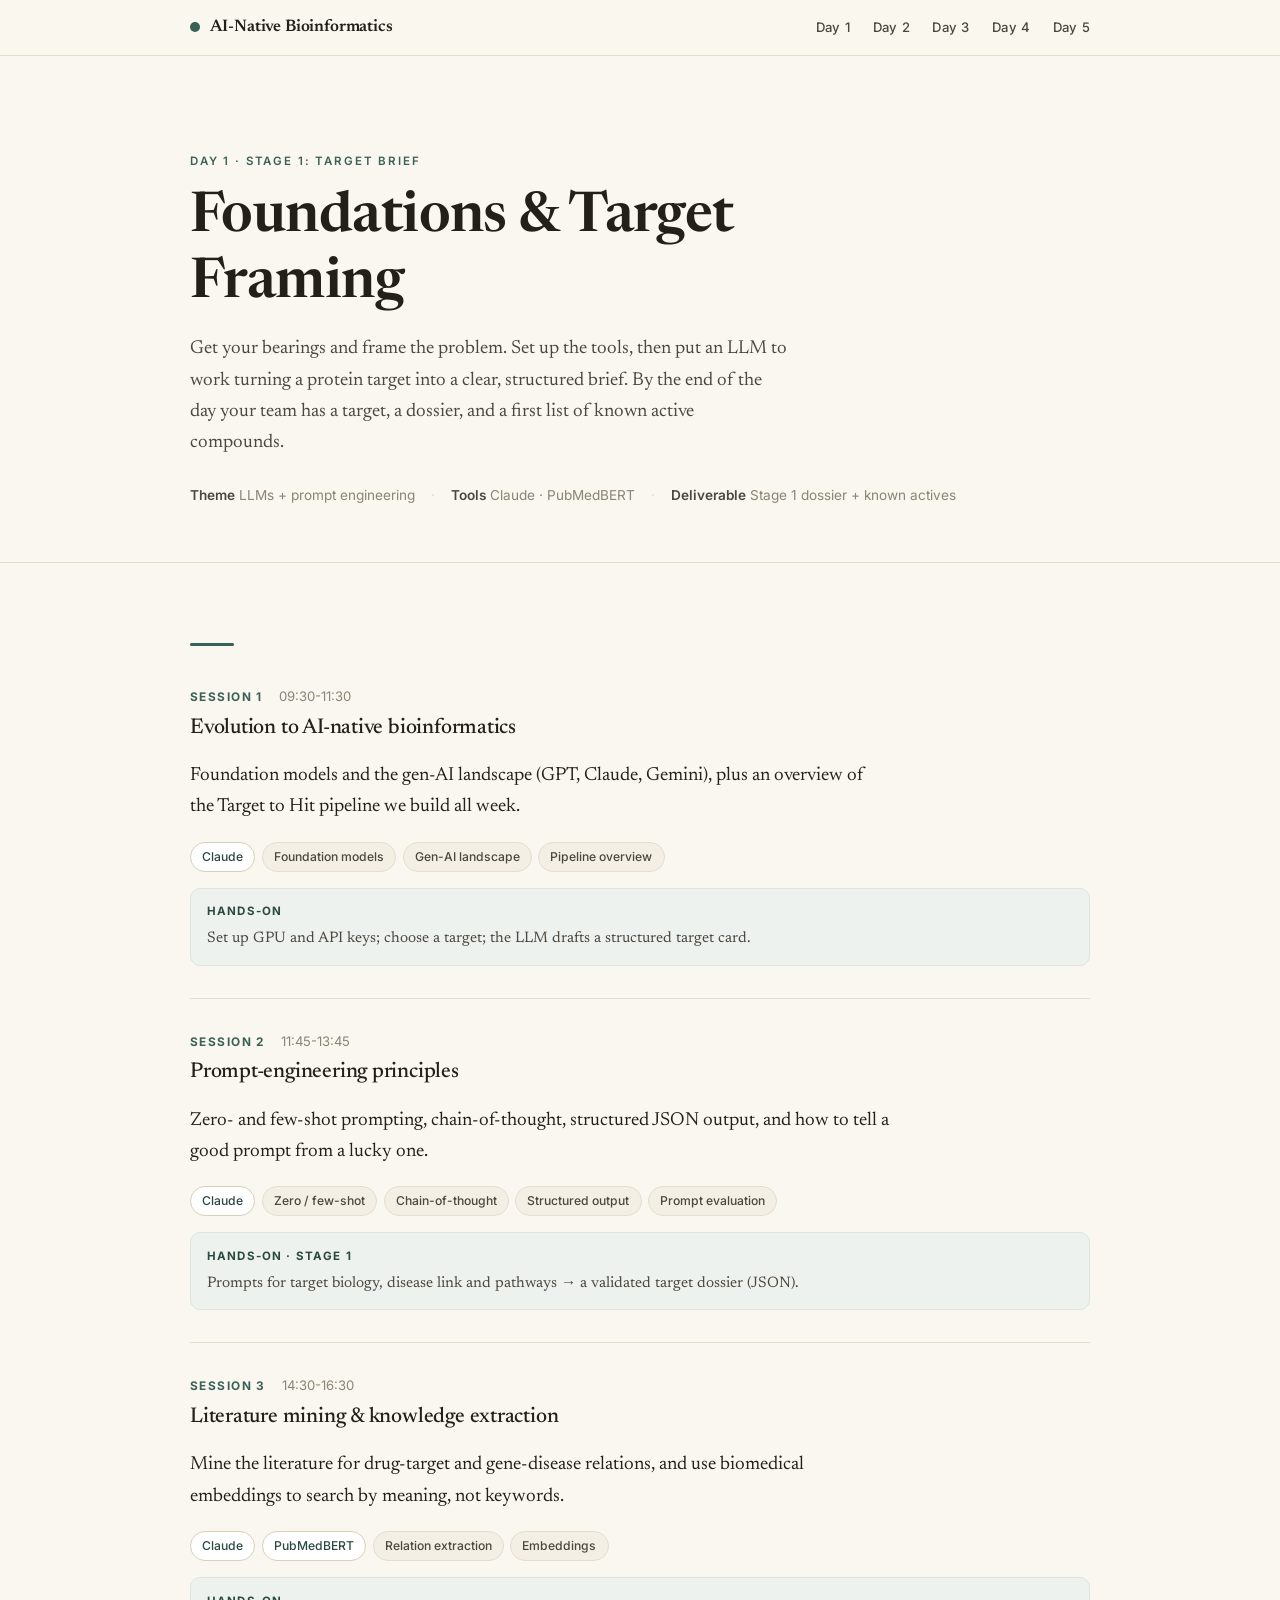
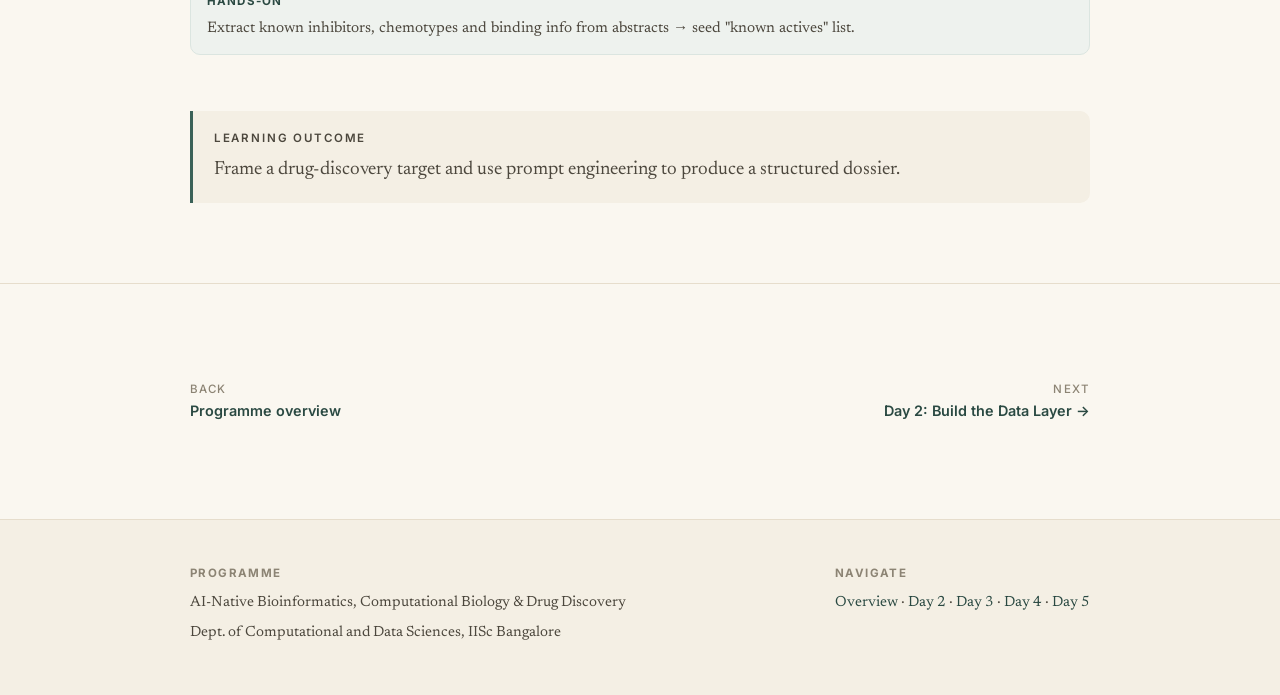
==== day1.html @ 9bec76cf "website" ====
<!DOCTYPE html>
<html lang="en">
<head>
  <meta charset="UTF-8" />
  <meta name="viewport" content="width=device-width, initial-scale=1.0" />
  <title>Day 1: Foundations &amp; Target Framing · AI-Native Bioinformatics</title>
  <meta name="description" content="Day 1: LLMs and prompt engineering. Set up the stack, frame a drug-discovery target, and produce a structured dossier with a seed list of known actives." />
  <link rel="preconnect" href="https://fonts.googleapis.com" />
  <link rel="preconnect" href="https://fonts.gstatic.com" crossorigin />
  <link href="https://fonts.googleapis.com/css2?family=Newsreader:ital,opsz,wght@0,6..72,400;0,6..72,500;0,6..72,600;1,6..72,400&family=Inter:wght@400;500;600;700&display=swap" rel="stylesheet" />
  <link rel="stylesheet" href="styles.css" />
</head>
<body>

  <header class="nav">
    <div class="nav-inner">
      <a class="brand" href="index.html"><span class="dot"></span> AI-Native Bioinformatics</a>
      <nav class="nav-links">
        <a href="day1.html">Day 1</a>
        <a href="day2.html">Day 2</a>
        <a href="day3.html">Day 3</a>
        <a href="day4.html">Day 4</a>
        <a href="day5.html">Day 5</a>
      </nav>
    </div>
  </header>

  <section class="hero">
    <div class="wrap">
      <p class="eyebrow">Day 1 · Stage 1: Target brief</p>
      <h1>Foundations &amp; Target Framing</h1>
      <p class="lead prose">Get your bearings and frame the problem. Set up the tools, then put an
        LLM to work turning a protein target into a clear, structured brief. By the end of the day
        your team has a target, a dossier, and a first list of known active compounds.</p>
      <div class="meta-line">
        <span><strong>Theme</strong> LLMs + prompt engineering</span>
        <span class="sep">·</span>
        <span><strong>Tools</strong> Claude · PubMedBERT</span>
        <span class="sep">·</span>
        <span><strong>Deliverable</strong> Stage 1 dossier + known actives</span>
      </div>
    </div>
  </section>

  <section class="section">
    <div class="wrap">
      <div class="kicker-rule"></div>

      <article class="session">
        <div class="session-head">
          <span class="session-tag">Session 1</span>
          <span class="session-time">09:30-11:30</span>
        </div>
        <h3>Evolution to AI-native bioinformatics</h3>
        <p class="prose">Foundation models and the gen-AI landscape (GPT, Claude, Gemini), plus an
          overview of the Target to Hit pipeline we build all week.</p>
        <div class="tags">
          <span class="tag tool">Claude</span>
          <span class="tag">Foundation models</span>
          <span class="tag">Gen-AI landscape</span>
          <span class="tag">Pipeline overview</span>
        </div>
        <div class="handson">
          <strong>Hands-on</strong>
          Set up GPU and API keys; choose a target; the LLM drafts a structured target card.
        </div>
      </article>

      <article class="session">
        <div class="session-head">
          <span class="session-tag">Session 2</span>
          <span class="session-time">11:45-13:45</span>
        </div>
        <h3>Prompt-engineering principles</h3>
        <p class="prose">Zero- and few-shot prompting, chain-of-thought, structured JSON output,
          and how to tell a good prompt from a lucky one.</p>
        <div class="tags">
          <span class="tag tool">Claude</span>
          <span class="tag">Zero / few-shot</span>
          <span class="tag">Chain-of-thought</span>
          <span class="tag">Structured output</span>
          <span class="tag">Prompt evaluation</span>
        </div>
        <div class="handson">
          <strong>Hands-on · Stage 1</strong>
          Prompts for target biology, disease link and pathways → a validated target dossier (JSON).
        </div>
      </article>

      <article class="session">
        <div class="session-head">
          <span class="session-tag">Session 3</span>
          <span class="session-time">14:30-16:30</span>
        </div>
        <h3>Literature mining &amp; knowledge extraction</h3>
        <p class="prose">Mine the literature for drug-target and gene-disease relations, and use
          biomedical embeddings to search by meaning, not keywords.</p>
        <div class="tags">
          <span class="tag tool">Claude</span>
          <span class="tag tool">PubMedBERT</span>
          <span class="tag">Relation extraction</span>
          <span class="tag">Embeddings</span>
        </div>
        <div class="handson">
          <strong>Hands-on</strong>
          Extract known inhibitors, chemotypes and binding info from abstracts → seed "known actives" list.
        </div>
      </article>

      <div class="callout" id="outcomes">
        <p class="eyebrow">Learning outcome</p>
        <p>Frame a drug-discovery target and use prompt engineering to produce a structured dossier.</p>
      </div>
    </div>
  </section>

  <section class="section">
    <div class="wrap">
      <nav class="pager">
        <a href="index.html"><span class="small">Back</span>Programme overview</a>
        <a class="next" href="day2.html"><span class="small">Next</span>Day 2: Build the Data Layer →</a>
      </nav>
    </div>
  </section>

  <footer class="footer">
    <div class="wrap">
      <div>
        <p class="label">Programme</p>
        <p>AI-Native Bioinformatics, Computational Biology &amp; Drug Discovery</p>
        <p class="muted">Dept. of Computational and Data Sciences, IISc Bangalore</p>
      </div>
      <div>
        <p class="label">Navigate</p>
        <p><a href="index.html">Overview</a> · <a href="day2.html">Day 2</a> · <a href="day3.html">Day 3</a> · <a href="day4.html">Day 4</a> · <a href="day5.html">Day 5</a></p>
      </div>
    </div>
  </footer>

</body>
</html>
---- styles.css ----
/* ============================================================
   FDP — AI-Native Bioinformatics · course site
   Minimal academic serif theme. Shared across all pages.
   ============================================================ */

:root {
  --paper:    #faf7f0;   /* warm off-white page */
  --paper-2:  #f4efe4;   /* card / panel */
  --ink:      #232019;   /* primary text */
  --ink-soft: #4c473d;   /* secondary text */
  --muted:    #8c8474;   /* labels, meta */
  --rule:     #e6ddcc;   /* hairlines */
  --accent:   #3a6157;   /* muted teal-green */
  --accent-d: #2a4942;   /* darker accent */
  --accent-w: #eef2ee;   /* accent wash */

  --serif: "Newsreader", Georgia, "Times New Roman", serif;
  --sans:  "Inter", -apple-system, BlinkMacSystemFont, "Segoe UI", Roboto, sans-serif;

  --measure: 70ch;
  --wide: 980px;
  --pad: clamp(1.25rem, 5vw, 2.5rem);
}

* { box-sizing: border-box; }

html { scroll-behavior: smooth; }

body {
  margin: 0;
  background: var(--paper);
  color: var(--ink);
  font-family: var(--serif);
  font-size: 19px;
  line-height: 1.65;
  font-weight: 400;
  -webkit-font-smoothing: antialiased;
  text-rendering: optimizeLegibility;
}

/* ---------- layout ---------- */
.wrap { max-width: var(--wide); margin: 0 auto; padding: 0 var(--pad); }
.section { padding: clamp(2.75rem, 7vw, 5rem) 0; border-top: 1px solid var(--rule); }
.section:first-of-type { border-top: none; }
.prose { max-width: var(--measure); }
.prose p { margin: 0 0 1.1rem; color: var(--ink-soft); }

/* ---------- type ---------- */
h1, h2, h3, h4 { font-weight: 500; line-height: 1.18; color: var(--ink); margin: 0 0 .5rem; letter-spacing: -0.01em; }
h1 { font-size: clamp(2.3rem, 5.5vw, 3.5rem); font-weight: 600; }
h2 { font-size: clamp(1.6rem, 3.5vw, 2.15rem); }
h3 { font-size: 1.28rem; }
a { color: var(--accent-d); text-decoration: none; text-underline-offset: 3px; text-decoration-thickness: 1px; }
a:hover { text-decoration: underline; }

.eyebrow {
  font-family: var(--sans);
  font-size: .72rem;
  font-weight: 600;
  letter-spacing: .16em;
  text-transform: uppercase;
  color: var(--accent);
  margin: 0 0 .9rem;
}
.lead { font-size: 1.18rem; color: var(--ink-soft); }
.muted { color: var(--muted); }

/* ---------- top nav ---------- */
.nav {
  position: sticky; top: 0; z-index: 50;
  background: color-mix(in srgb, var(--paper) 88%, transparent);
  backdrop-filter: saturate(180%) blur(8px);
  border-bottom: 1px solid var(--rule);
}
.nav-inner { max-width: var(--wide); margin: 0 auto; padding: .85rem var(--pad);
  display: flex; align-items: center; justify-content: space-between; gap: 1rem; }
.brand { font-family: var(--serif); font-weight: 600; font-size: 1.05rem; letter-spacing: -0.01em; color: var(--ink); display: flex; align-items: center; gap: .6rem; }
.brand:hover { text-decoration: none; }
.brand .dot { width: 10px; height: 10px; border-radius: 50%; background: var(--accent); display: inline-block; }
.nav-links { display: flex; gap: 1.4rem; font-family: var(--sans); font-size: .82rem; font-weight: 500; letter-spacing: .02em; }
.nav-links a { color: var(--ink-soft); }
.nav-links a:hover { color: var(--accent-d); text-decoration: none; }
@media (max-width: 640px) { .nav-links { display: none; } }

/* ---------- hero ---------- */
.hero { padding: clamp(3rem, 9vw, 6rem) 0 clamp(2rem, 5vw, 3.5rem); }
.hero h1 { max-width: 18ch; }
.hero .lead { max-width: 60ch; margin-top: 1rem; }
.meta-line { font-family: var(--sans); font-size: .85rem; color: var(--muted); margin-top: 1.6rem;
  display: flex; flex-wrap: wrap; gap: .55rem 1rem; align-items: center; }
.meta-line .sep { color: var(--rule); }
.meta-line strong { color: var(--ink-soft); font-weight: 600; }

.btn-row { display: flex; flex-wrap: wrap; gap: .7rem; margin-top: 2rem; }
.btn {
  font-family: var(--sans); font-size: .85rem; font-weight: 600; letter-spacing: .01em;
  padding: .62rem 1.1rem; border-radius: 999px; border: 1px solid var(--accent);
  color: #fff; background: var(--accent); transition: background .15s, transform .15s;
}
.btn:hover { background: var(--accent-d); text-decoration: none; transform: translateY(-1px); }
.btn.ghost { background: transparent; color: var(--accent-d); }
.btn.ghost:hover { background: var(--accent-w); }

/* ---------- pipeline ---------- */
.pipeline { list-style: none; margin: 2rem 0 0; padding: 0; counter-reset: stage; }
.stage {
  position: relative; padding: 1.25rem 0 1.25rem 3.4rem; border-top: 1px solid var(--rule);
}
.stage:last-child { border-bottom: 1px solid var(--rule); }
.stage::before {
  counter-increment: stage; content: counter(stage);
  position: absolute; left: 0; top: 1.15rem;
  width: 2.2rem; height: 2.2rem; border-radius: 50%;
  display: grid; place-items: center;
  font-family: var(--sans); font-weight: 600; font-size: .9rem;
  color: var(--accent-d); background: var(--accent-w); border: 1px solid var(--rule);
}
.stage h3 { margin: 0 0 .15rem; font-size: 1.16rem; }
.stage .stage-day { font-family: var(--sans); font-size: .72rem; font-weight: 600; letter-spacing: .12em;
  text-transform: uppercase; color: var(--accent); }
.stage p { margin: .25rem 0 0; color: var(--ink-soft); }
.stage .tools { font-family: var(--sans); font-size: .8rem; color: var(--muted); margin-top: .4rem; }

/* ---------- grid of day cards ---------- */
.cards { display: grid; grid-template-columns: repeat(auto-fill, minmax(270px, 1fr)); gap: 1.1rem; margin-top: 2rem; }
.card {
  display: block; background: var(--paper-2); border: 1px solid var(--rule); border-radius: 12px;
  padding: 1.4rem 1.45rem; transition: transform .16s, box-shadow .16s, border-color .16s; color: inherit;
}
.card:hover { text-decoration: none; transform: translateY(-3px); box-shadow: 0 10px 30px -18px rgba(40,73,66,.5); border-color: #d8cfba; }
.card .card-day { font-family: var(--sans); font-size: .72rem; font-weight: 700; letter-spacing: .14em;
  text-transform: uppercase; color: var(--accent); }
.card h3 { margin: .45rem 0 .5rem; font-size: 1.24rem; }
.card p { margin: 0; font-size: .95rem; color: var(--ink-soft); line-height: 1.5; }
.card .card-go { font-family: var(--sans); font-size: .82rem; font-weight: 600; color: var(--accent-d); margin-top: .85rem; display: inline-block; }

/* ---------- tables ---------- */
.tbl { width: 100%; border-collapse: collapse; margin-top: 1.6rem; font-size: .95rem; }
.tbl th, .tbl td { text-align: left; padding: .7rem .9rem; border-bottom: 1px solid var(--rule); vertical-align: top; }
.tbl thead th { font-family: var(--sans); font-size: .74rem; font-weight: 700; letter-spacing: .08em;
  text-transform: uppercase; color: var(--muted); }
.tbl tbody tr:hover { background: var(--paper-2); }
.tbl td.time { font-family: var(--sans); font-size: .86rem; color: var(--ink-soft); white-space: nowrap; }

/* ---------- session blocks (day pages) ---------- */
.session { border-top: 1px solid var(--rule); padding: 2rem 0; }
.session:first-of-type { border-top: none; padding-top: 1rem; }
.session-head { display: flex; flex-wrap: wrap; align-items: baseline; gap: .4rem 1rem; }
.session-tag { font-family: var(--sans); font-weight: 700; font-size: .74rem; letter-spacing: .12em;
  text-transform: uppercase; color: var(--accent); }
.session-time { font-family: var(--sans); font-size: .82rem; color: var(--muted); }
.session h3 { margin: .5rem 0 .65rem; font-size: 1.34rem; }
.session .handson {
  background: var(--accent-w); border: 1px solid #dbe5e0; border-radius: 10px;
  padding: .85rem 1rem; margin-top: 1rem; font-size: .95rem; color: var(--ink-soft);
}
.session .handson strong { font-family: var(--sans); font-size: .72rem; font-weight: 700; letter-spacing: .1em;
  text-transform: uppercase; color: var(--accent-d); display: block; margin-bottom: .3rem; }

.tags { display: flex; flex-wrap: wrap; gap: .4rem; margin-top: .8rem; }
.tag { font-family: var(--sans); font-size: .76rem; font-weight: 500; color: var(--ink-soft);
  background: var(--paper-2); border: 1px solid var(--rule); border-radius: 999px; padding: .25rem .7rem; }
.tag.tool { color: var(--accent-d); background: #fff; border-color: #d8cfba; }

/* ---------- callout / outcome ---------- */
.callout {
  border-left: 3px solid var(--accent); background: var(--paper-2);
  padding: 1.1rem 1.3rem; border-radius: 0 10px 10px 0; margin-top: 1.5rem;
}
.callout .eyebrow { margin-bottom: .4rem; }
.callout p { margin: 0; color: var(--ink-soft); }

/* ---------- definition lists / setup ---------- */
.deflist { margin-top: 1.5rem; }
.deflist .row { display: grid; grid-template-columns: 200px 1fr; gap: 1rem; padding: .75rem 0; border-top: 1px solid var(--rule); }
.deflist .row:last-child { border-bottom: 1px solid var(--rule); }
.deflist dt { font-family: var(--sans); font-size: .82rem; font-weight: 600; color: var(--ink); letter-spacing: .01em; padding-top: .1rem; }
.deflist dd { margin: 0; color: var(--ink-soft); font-size: .97rem; }
@media (max-width: 600px) { .deflist .row { grid-template-columns: 1fr; gap: .2rem; } }

/* ---------- prev / next ---------- */
.pager { display: flex; justify-content: space-between; gap: 1rem; margin-top: 1rem; }
.pager a { font-family: var(--sans); font-size: .9rem; font-weight: 600; color: var(--accent-d); }
.pager .small { display: block; font-weight: 500; font-size: .72rem; letter-spacing: .1em; text-transform: uppercase; color: var(--muted); }
.pager .next { text-align: right; margin-left: auto; }

/* ---------- footer ---------- */
.footer { border-top: 1px solid var(--rule); background: var(--paper-2); padding: 2.75rem 0; margin-top: 1rem; }
.footer .wrap { display: flex; flex-wrap: wrap; gap: 1.5rem 3rem; justify-content: space-between; }
.footer p { margin: 0 0 .35rem; font-size: .92rem; color: var(--ink-soft); }
.footer .label { font-family: var(--sans); font-size: .72rem; font-weight: 700; letter-spacing: .12em;
  text-transform: uppercase; color: var(--muted); margin-bottom: .5rem; }
.footer a { color: var(--accent-d); }

/* ---------- misc ---------- */
.kicker-rule { width: 44px; height: 3px; background: var(--accent); border-radius: 2px; margin: 0 0 1.5rem; }
hr.soft { border: none; border-top: 1px solid var(--rule); margin: 2.5rem 0; }
.note { font-size: .88rem; color: var(--muted); font-style: italic; }

@media print {
  .nav, .btn-row, .pager { display: none; }
  body { font-size: 12pt; }
  a { color: inherit; text-decoration: none; }
}
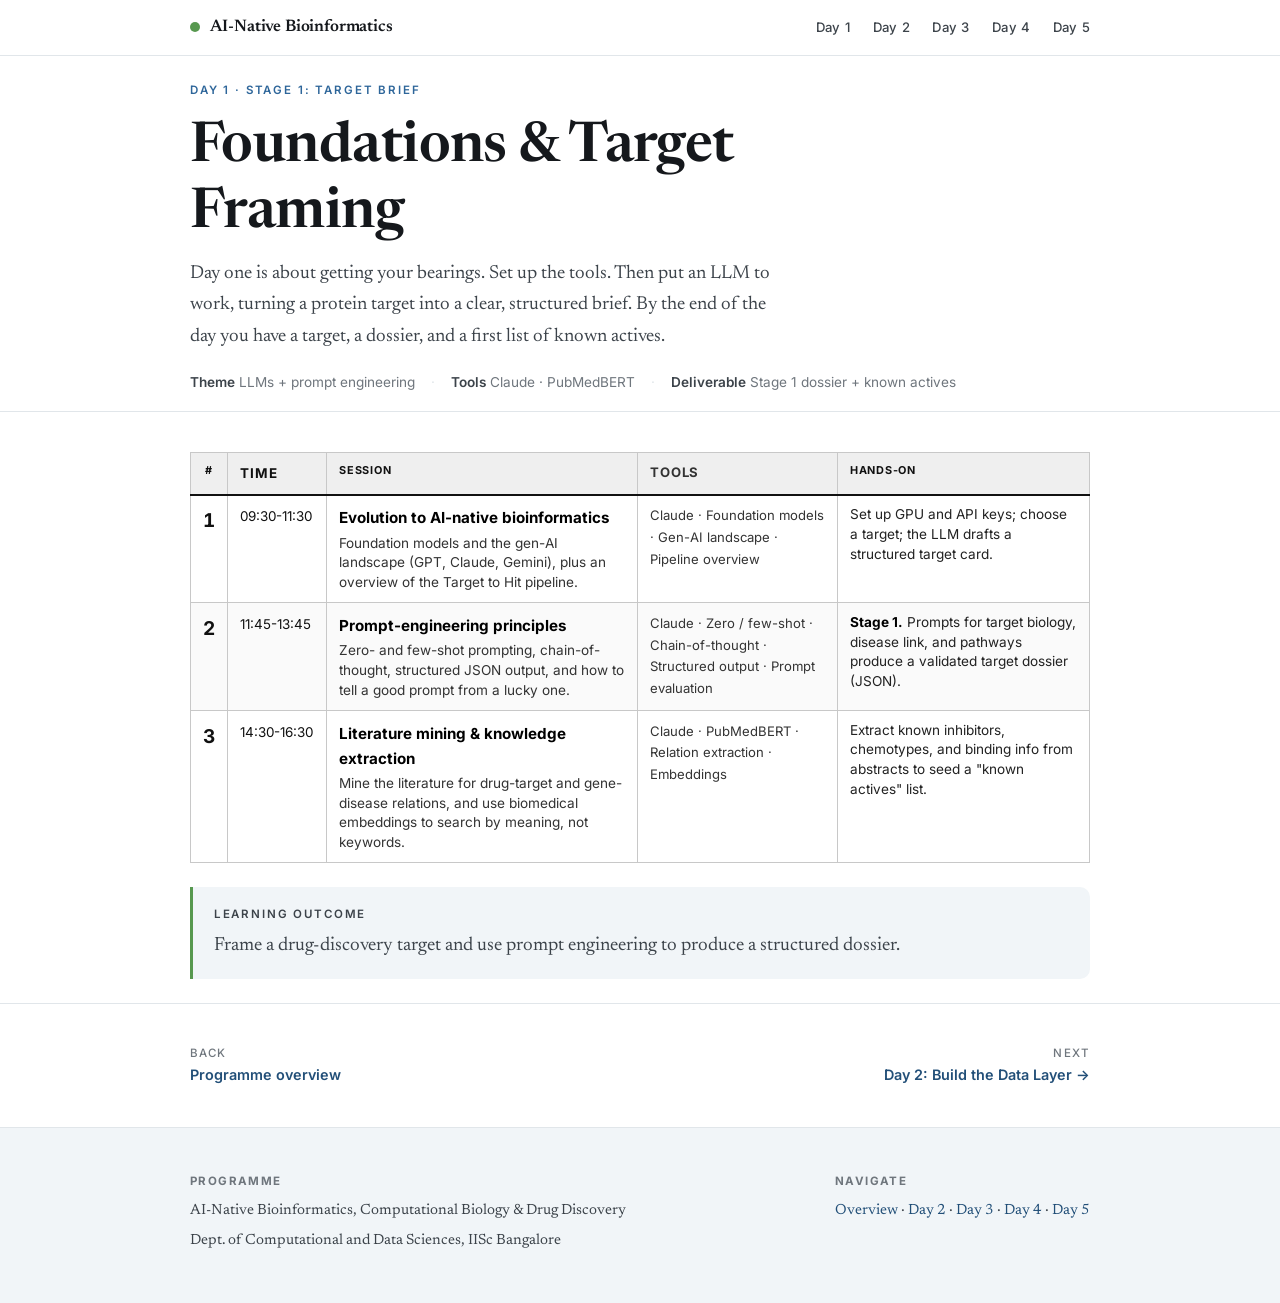
==== commit 7eb93915: "clarity and reduction of text" ====
--- a/day1.html
+++ b/day1.html
@@ -10,7 +10,7 @@
   <link href="https://fonts.googleapis.com/css2?family=Newsreader:ital,opsz,wght@0,6..72,400;0,6..72,500;0,6..72,600;1,6..72,400&family=Inter:wght@400;500;600;700&display=swap" rel="stylesheet" />
   <link rel="stylesheet" href="styles.css" />
 </head>
-<body>
+<body class="day">
 
   <header class="nav">
     <div class="nav-inner">
@@ -29,9 +29,9 @@
     <div class="wrap">
       <p class="eyebrow">Day 1 · Stage 1: Target brief</p>
       <h1>Foundations &amp; Target Framing</h1>
-      <p class="lead prose">Get your bearings and frame the problem. Set up the tools, then put an
-        LLM to work turning a protein target into a clear, structured brief. By the end of the day
-        your team has a target, a dossier, and a first list of known active compounds.</p>
+      <p class="lead prose">Day one is about getting your bearings. Set up the tools. Then put an LLM
+        to work, turning a protein target into a clear, structured brief. By the end of the day you
+        have a target, a dossier, and a first list of known actives.</p>
       <div class="meta-line">
         <span><strong>Theme</strong> LLMs + prompt engineering</span>
         <span class="sep">·</span>
@@ -44,68 +44,42 @@
 
   <section class="section">
     <div class="wrap">
-      <div class="kicker-rule"></div>
-
-      <article class="session">
-        <div class="session-head">
-          <span class="session-tag">Session 1</span>
-          <span class="session-time">09:30-11:30</span>
-        </div>
-        <h3>Evolution to AI-native bioinformatics</h3>
-        <p class="prose">Foundation models and the gen-AI landscape (GPT, Claude, Gemini), plus an
-          overview of the Target to Hit pipeline we build all week.</p>
-        <div class="tags">
-          <span class="tag tool">Claude</span>
-          <span class="tag">Foundation models</span>
-          <span class="tag">Gen-AI landscape</span>
-          <span class="tag">Pipeline overview</span>
-        </div>
-        <div class="handson">
-          <strong>Hands-on</strong>
-          Set up GPU and API keys; choose a target; the LLM drafts a structured target card.
-        </div>
-      </article>
-
-      <article class="session">
-        <div class="session-head">
-          <span class="session-tag">Session 2</span>
-          <span class="session-time">11:45-13:45</span>
-        </div>
-        <h3>Prompt-engineering principles</h3>
-        <p class="prose">Zero- and few-shot prompting, chain-of-thought, structured JSON output,
-          and how to tell a good prompt from a lucky one.</p>
-        <div class="tags">
-          <span class="tag tool">Claude</span>
-          <span class="tag">Zero / few-shot</span>
-          <span class="tag">Chain-of-thought</span>
-          <span class="tag">Structured output</span>
-          <span class="tag">Prompt evaluation</span>
-        </div>
-        <div class="handson">
-          <strong>Hands-on · Stage 1</strong>
-          Prompts for target biology, disease link and pathways → a validated target dossier (JSON).
-        </div>
-      </article>
-
-      <article class="session">
-        <div class="session-head">
-          <span class="session-tag">Session 3</span>
-          <span class="session-time">14:30-16:30</span>
-        </div>
-        <h3>Literature mining &amp; knowledge extraction</h3>
-        <p class="prose">Mine the literature for drug-target and gene-disease relations, and use
-          biomedical embeddings to search by meaning, not keywords.</p>
-        <div class="tags">
-          <span class="tag tool">Claude</span>
-          <span class="tag tool">PubMedBERT</span>
-          <span class="tag">Relation extraction</span>
-          <span class="tag">Embeddings</span>
-        </div>
-        <div class="handson">
-          <strong>Hands-on</strong>
-          Extract known inhibitors, chemotypes and binding info from abstracts → seed "known actives" list.
-        </div>
-      </article>
+      <div class="sx-wrap">
+        <table class="sx">
+          <thead>
+            <tr>
+              <th class="sx-n">#</th>
+              <th class="sx-time">Time</th>
+              <th>Session</th>
+              <th class="sx-tools">Tools</th>
+              <th>Hands-on</th>
+            </tr>
+          </thead>
+          <tbody>
+            <tr>
+              <td class="sx-n">1</td>
+              <td class="sx-time">09:30-11:30</td>
+              <td><span class="sx-title">Evolution to AI-native bioinformatics</span><span class="sx-desc">Foundation models and the gen-AI landscape (GPT, Claude, Gemini), plus an overview of the Target to Hit pipeline.</span></td>
+              <td class="sx-tools">Claude · Foundation models · Gen-AI landscape · Pipeline overview</td>
+              <td class="sx-hands">Set up GPU and API keys; choose a target; the LLM drafts a structured target card.</td>
+            </tr>
+            <tr>
+              <td class="sx-n">2</td>
+              <td class="sx-time">11:45-13:45</td>
+              <td><span class="sx-title">Prompt-engineering principles</span><span class="sx-desc">Zero- and few-shot prompting, chain-of-thought, structured JSON output, and how to tell a good prompt from a lucky one.</span></td>
+              <td class="sx-tools">Claude · Zero / few-shot · Chain-of-thought · Structured output · Prompt evaluation</td>
+              <td class="sx-hands"><span class="sx-stage">Stage 1.</span> Prompts for target biology, disease link, and pathways produce a validated target dossier (JSON).</td>
+            </tr>
+            <tr>
+              <td class="sx-n">3</td>
+              <td class="sx-time">14:30-16:30</td>
+              <td><span class="sx-title">Literature mining &amp; knowledge extraction</span><span class="sx-desc">Mine the literature for drug-target and gene-disease relations, and use biomedical embeddings to search by meaning, not keywords.</span></td>
+              <td class="sx-tools">Claude · PubMedBERT · Relation extraction · Embeddings</td>
+              <td class="sx-hands">Extract known inhibitors, chemotypes, and binding info from abstracts to seed a "known actives" list.</td>
+            </tr>
+          </tbody>
+        </table>
+      </div>
 
       <div class="callout" id="outcomes">
         <p class="eyebrow">Learning outcome</p>
--- a/styles.css
+++ b/styles.css
@@ -1,18 +1,19 @@
 /* ============================================================
-   FDP — AI-Native Bioinformatics · course site
+   FDP: AI-Native Bioinformatics · course site
    Minimal academic serif theme. Shared across all pages.
    ============================================================ */
 
 :root {
-  --paper:    #faf7f0;   /* warm off-white page */
-  --paper-2:  #f4efe4;   /* card / panel */
-  --ink:      #232019;   /* primary text */
-  --ink-soft: #4c473d;   /* secondary text */
-  --muted:    #8c8474;   /* labels, meta */
-  --rule:     #e6ddcc;   /* hairlines */
-  --accent:   #3a6157;   /* muted teal-green */
-  --accent-d: #2a4942;   /* darker accent */
-  --accent-w: #eef2ee;   /* accent wash */
+  --paper:    #ffffff;   /* white page */
+  --paper-2:  #f1f5f8;   /* cool light card / panel */
+  --ink:      #15181c;   /* near-black text */
+  --ink-soft: #3c434a;   /* secondary text */
+  --muted:    #6f767d;   /* labels, meta */
+  --rule:     #e1e6ea;   /* hairlines */
+  --accent:   #2e669a;   /* primary blue */
+  --accent-d: #224f78;   /* darker blue (links/hover) */
+  --accent-w: #e9f1f8;   /* light blue wash */
+  --accent-2: #57984f;   /* secondary green */
 
   --serif: "Newsreader", Georgia, "Times New Roman", serif;
   --sans:  "Inter", -apple-system, BlinkMacSystemFont, "Segoe UI", Roboto, sans-serif;
@@ -76,7 +77,7 @@
   display: flex; align-items: center; justify-content: space-between; gap: 1rem; }
 .brand { font-family: var(--serif); font-weight: 600; font-size: 1.05rem; letter-spacing: -0.01em; color: var(--ink); display: flex; align-items: center; gap: .6rem; }
 .brand:hover { text-decoration: none; }
-.brand .dot { width: 10px; height: 10px; border-radius: 50%; background: var(--accent); display: inline-block; }
+.brand .dot { width: 10px; height: 10px; border-radius: 50%; background: var(--accent-2); display: inline-block; }
 .nav-links { display: flex; gap: 1.4rem; font-family: var(--sans); font-size: .82rem; font-weight: 500; letter-spacing: .02em; }
 .nav-links a { color: var(--ink-soft); }
 .nav-links a:hover { color: var(--accent-d); text-decoration: none; }
@@ -127,7 +128,7 @@
   display: block; background: var(--paper-2); border: 1px solid var(--rule); border-radius: 12px;
   padding: 1.4rem 1.45rem; transition: transform .16s, box-shadow .16s, border-color .16s; color: inherit;
 }
-.card:hover { text-decoration: none; transform: translateY(-3px); box-shadow: 0 10px 30px -18px rgba(40,73,66,.5); border-color: #d8cfba; }
+.card:hover { text-decoration: none; transform: translateY(-3px); box-shadow: 0 10px 30px -18px rgba(46,102,154,.35); border-color: #cdd8e2; }
 .card .card-day { font-family: var(--sans); font-size: .72rem; font-weight: 700; letter-spacing: .14em;
   text-transform: uppercase; color: var(--accent); }
 .card h3 { margin: .45rem 0 .5rem; font-size: 1.24rem; }
@@ -151,7 +152,7 @@
 .session-time { font-family: var(--sans); font-size: .82rem; color: var(--muted); }
 .session h3 { margin: .5rem 0 .65rem; font-size: 1.34rem; }
 .session .handson {
-  background: var(--accent-w); border: 1px solid #dbe5e0; border-radius: 10px;
+  background: var(--accent-w); border: 1px solid #d4dfe8; border-radius: 10px;
   padding: .85rem 1rem; margin-top: 1rem; font-size: .95rem; color: var(--ink-soft);
 }
 .session .handson strong { font-family: var(--sans); font-size: .72rem; font-weight: 700; letter-spacing: .1em;
@@ -160,11 +161,26 @@
 .tags { display: flex; flex-wrap: wrap; gap: .4rem; margin-top: .8rem; }
 .tag { font-family: var(--sans); font-size: .76rem; font-weight: 500; color: var(--ink-soft);
   background: var(--paper-2); border: 1px solid var(--rule); border-radius: 999px; padding: .25rem .7rem; }
-.tag.tool { color: var(--accent-d); background: #fff; border-color: #d8cfba; }
+.tag.tool { color: var(--accent-d); background: #fff; border-color: #cdd8e2; }
+
+/* ---------- compact session table (day pages, monochrome) ---------- */
+.sx-wrap { margin: 1.6rem 0 0; overflow-x: auto; }
+.sx { width: 100%; border-collapse: collapse; min-width: 680px; font-family: var(--sans); color: #111; }
+.sx th, .sx td { border: 1px solid #c8c8c8; padding: .6rem .75rem; text-align: left; vertical-align: top; }
+.sx thead th { font-size: .68rem; font-weight: 700; letter-spacing: .07em; text-transform: uppercase;
+  color: #111; background: #efefef; border-bottom: 2px solid #111; white-space: nowrap; }
+.sx tbody tr:nth-child(even) { background: #fafafa; }
+.sx .sx-n { width: 2rem; text-align: center; font-weight: 700; font-variant-numeric: tabular-nums; }
+.sx .sx-time { width: 6.2rem; white-space: nowrap; font-size: .84rem; }
+.sx .sx-title { display: block; font-weight: 700; font-size: .95rem; margin-bottom: .2rem; color: #000; }
+.sx .sx-desc { display: block; font-size: .85rem; line-height: 1.45; color: #333; }
+.sx .sx-tools { width: 12.5rem; font-size: .82rem; color: #333; }
+.sx .sx-hands { font-size: .85rem; line-height: 1.45; color: #222; }
+.sx .sx-stage { font-weight: 700; color: #000; }
 
 /* ---------- callout / outcome ---------- */
 .callout {
-  border-left: 3px solid var(--accent); background: var(--paper-2);
+  border-left: 3px solid var(--accent-2); background: var(--paper-2);
   padding: 1.1rem 1.3rem; border-radius: 0 10px 10px 0; margin-top: 1.5rem;
 }
 .callout .eyebrow { margin-bottom: .4rem; }
@@ -193,9 +209,23 @@
 .footer a { color: var(--accent-d); }
 
 /* ---------- misc ---------- */
-.kicker-rule { width: 44px; height: 3px; background: var(--accent); border-radius: 2px; margin: 0 0 1.5rem; }
+.kicker-rule { width: 44px; height: 3px; background: var(--accent-2); border-radius: 2px; margin: 0 0 1.5rem; }
 hr.soft { border: none; border-top: 1px solid var(--rule); margin: 2.5rem 0; }
 .note { font-size: .88rem; color: var(--muted); font-style: italic; }
+
+/* ---------- day pages: tighter vertical rhythm ---------- */
+.day .hero { padding: 1.6rem 0 1.1rem; }
+.day .hero .lead { margin-top: .7rem; }
+.day .meta-line { margin-top: 1rem; }
+.day .section { padding: 1.5rem 0; }
+.day .sx-wrap { margin-top: 1rem; }
+
+/* ---------- home page: tighter vertical rhythm ---------- */
+.home .hero { padding: 2rem 0 1.5rem; }
+.home .hero .lead { margin-top: .8rem; }
+.home .hero .meta-line { margin-top: 1.1rem; }
+.home .hero .btn-row { margin-top: 1.4rem; }
+.home .section { padding: 2.25rem 0; }
 
 @media print {
   .nav, .btn-row, .pager { display: none; }
